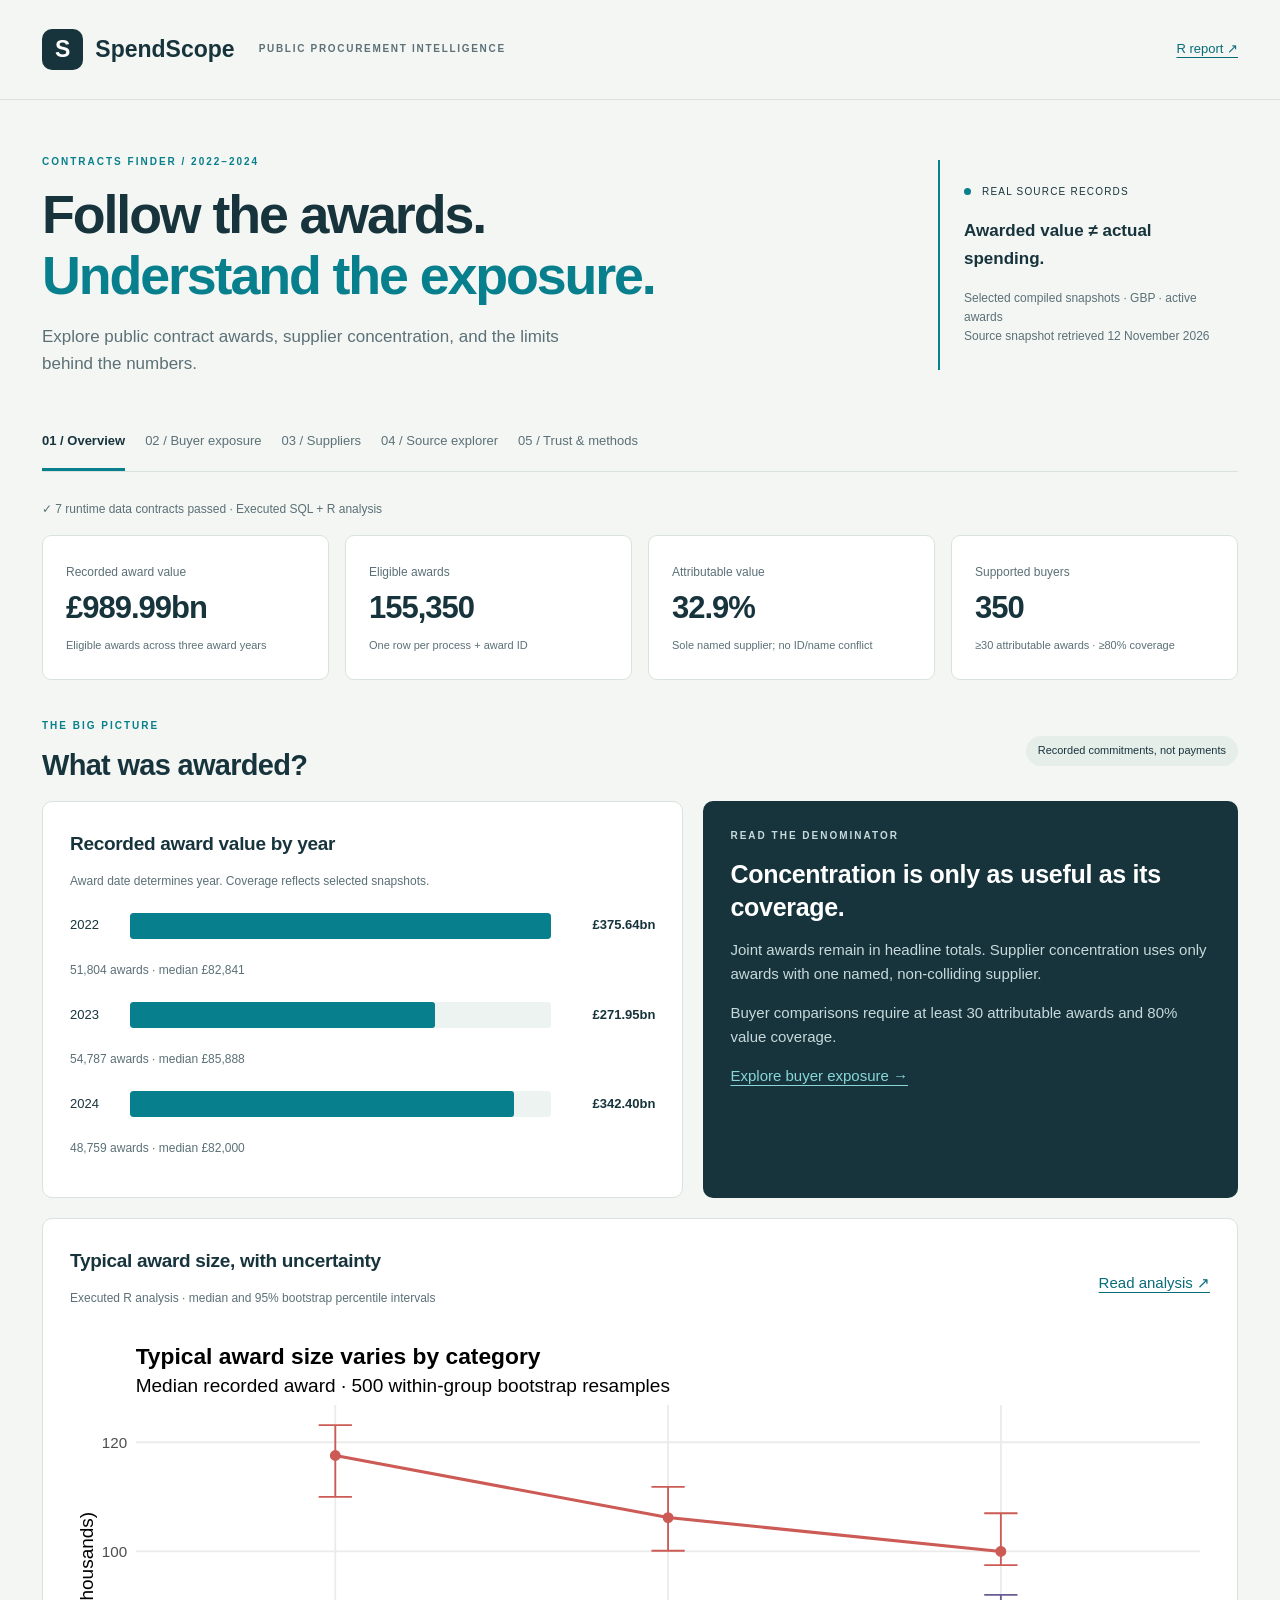
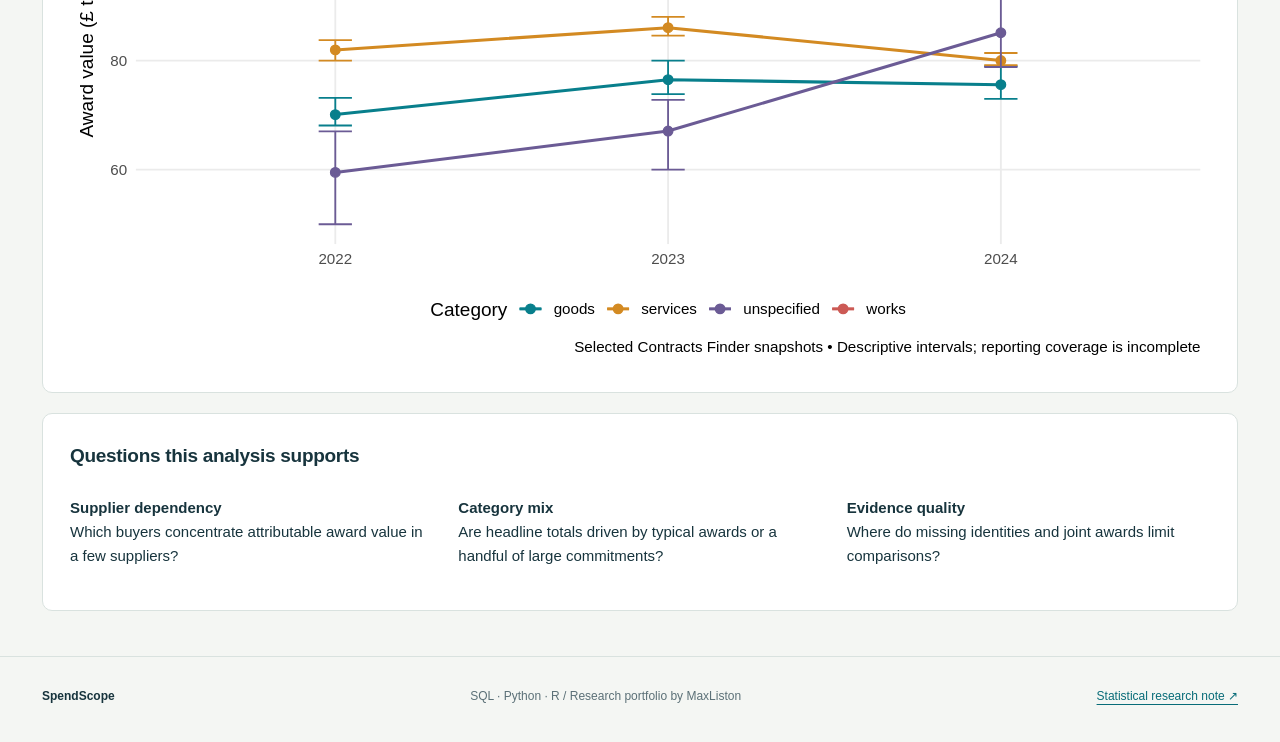
==== docs/index.html @ 3c37a5f1 "Build procurement analytics with SQL, Python and R" ====
<!doctype html>
<html lang="en">
  <head>
    <meta charset="utf-8" />
    <meta name="viewport" content="width=device-width,initial-scale=1" />
    <meta
      name="description"
      content="Real public procurement data, supplier concentration and reproducible R analysis."
    />
    <title>SpendScope — Procurement intelligence</title>
    <link rel="stylesheet" href="style.css" />
  </head>
  <body>
    <a class="skip" href="#main">Skip to analysis</a>
    <header>
      <a class="brand" href="#overview"
        ><span class="mark">S</span> SpendScope<span class="edition"
          >PUBLIC PROCUREMENT INTELLIGENCE</span
        ></a
      ><a href="research.html" class="research-link">R report ↗</a>
    </header>
    <main id="main">
      <section class="hero">
        <div>
          <p class="eyebrow">CONTRACTS FINDER / 2022–2024</p>
          <h1>Follow the awards.<br /><em>Understand the exposure.</em></h1>
          <p class="intro">
            Explore public contract awards, supplier concentration, and the
            limits behind the numbers.
          </p>
        </div>
        <aside class="scope">
          <span class="pulse"></span> REAL SOURCE RECORDS
          <p>Awarded value ≠ actual spending.</p>
          <small
            >Selected compiled snapshots · GBP · active awards<br />Source
            snapshot retrieved 12 November 2026</small
          >
        </aside>
      </section>
      <nav aria-label="Analysis sections">
        <button data-view="overview" aria-pressed="true">01 / Overview</button
        ><button data-view="buyers" aria-pressed="false">
          02 / Buyer exposure</button
        ><button data-view="suppliers" aria-pressed="false">
          03 / Suppliers</button
        ><button data-view="awards" aria-pressed="false">
          04 / Source explorer</button
        ><button data-view="methods" aria-pressed="false">
          05 / Trust & methods
        </button>
      </nav>
      <div id="status" role="status">Loading verified analysis…</div>
      <section id="overview" class="view">
        <div id="kpis" class="kpis"></div>
        <div class="section-title">
          <div>
            <p class="eyebrow">THE BIG PICTURE</p>
            <h2>What was awarded?</h2>
          </div>
          <span class="pill">Recorded commitments, not payments</span>
        </div>
        <div class="two">
          <article class="panel">
            <h3>Recorded award value by year</h3>
            <p class="muted">
              Award date determines year. Coverage reflects selected snapshots.
            </p>
            <div id="annual-chart"></div>
          </article>
          <article class="panel accent">
            <p class="eyebrow">READ THE DENOMINATOR</p>
            <h3>Concentration is only as useful as its coverage.</h3>
            <p>
              Joint awards remain in headline totals. Supplier concentration
              uses only awards with one named, non-colliding supplier.
            </p>
            <p>
              Buyer comparisons require at least 30 attributable awards and 80%
              value coverage.
            </p>
            <a href="#buyers">Explore buyer exposure →</a>
          </article>
        </div>
        <article class="panel">
          <div class="section-title">
            <div>
              <h3>Typical award size, with uncertainty</h3>
              <p class="muted">
                Executed R analysis · median and 95% bootstrap percentile
                intervals
              </p>
            </div>
            <a href="research.html">Read analysis ↗</a>
          </div>
          <img
            class="chart"
            src="category-analysis.svg"
            alt="R chart of median award values and uncertainty by category and year"
          />
        </article>
        <div class="panel">
          <h3>Questions this analysis supports</h3>
          <div class="three">
            <p>
              <strong>Supplier dependency</strong><br />Which buyers concentrate
              attributable award value in a few suppliers?
            </p>
            <p>
              <strong>Category mix</strong><br />Are headline totals driven by
              typical awards or a handful of large commitments?
            </p>
            <p>
              <strong>Evidence quality</strong><br />Where do missing identities
              and joint awards limit comparisons?
            </p>
          </div>
        </div>
      </section>
      <section id="buyers" class="view" hidden>
        <div class="section-title">
          <div>
            <p class="eyebrow">SUPPLIER DEPENDENCY</p>
            <h2>Buyer exposure</h2>
          </div>
          <button id="export-buyers" class="secondary">
            Download filtered CSV ↓
          </button>
        </div>
        <p class="explain">
          HHI is the sum of squared supplier value shares × 10,000. Higher
          values mean more concentration within the attributable subset. It is
          not a fraud score or a market-wide competition measure.
        </p>
        <div class="filters">
          <label
            >Find a buyer<input
              id="buyer-search"
              type="search"
              placeholder="Search organization…" /></label
          ><label
            >Coverage filter<select id="buyer-support">
              <option value="supported">Supported comparisons only</option>
              <option value="all">
                All buyers, including limited coverage
              </option>
            </select></label
          ><label
            >Sort by<select id="buyer-sort">
              <option value="attributed_value">Attributable value</option>
              <option value="hhi">Concentration (HHI)</option>
              <option value="top1_share">Largest supplier share</option>
            </select></label
          >
        </div>
        <p id="buyer-count" class="muted"></p>
        <div id="buyer-table" class="table-wrap"></div>
        <p class="muted">
          All years combined. Supplier names are normalized conservatively;
          name-only identities are provisional. Related corporate entities are
          not consolidated.
        </p>
      </section>
      <section id="suppliers" class="view" hidden>
        <div class="section-title">
          <div>
            <p class="eyebrow">ATTRIBUTABLE AWARDS</p>
            <h2>Supplier landscape</h2>
          </div>
          <a href="reports/supplier_summary.csv">Full supplier CSV ↓</a>
        </div>
        <p class="explain">
          Top 200 identities by sole-supplier award value. These are recorded
          award commitments—not supplier revenue. Name-only matches can merge
          unrelated organizations with identical names or split aliases.
        </p>
        <label class="search-label"
          >Find a supplier<input
            id="supplier-search"
            type="search"
            placeholder="Search supplier…"
        /></label>
        <div id="supplier-table" class="table-wrap"></div>
      </section>
      <section id="awards" class="view" hidden>
        <div class="section-title">
          <div>
            <p class="eyebrow">TRACE THE EVIDENCE</p>
            <h2>Largest recorded awards</h2>
          </div>
          <span class="pill">Top 200 eligible records</span>
        </div>
        <p class="explain">
          Large figures can include framework ceilings and multi-year contracts.
          Follow the published notice before interpreting the amount.
        </p>
        <label class="search-label"
          >Search award or buyer<input
            id="award-search"
            type="search"
            placeholder="Search titles or organizations…"
        /></label>
        <div id="award-table" class="table-wrap"></div>
      </section>
      <section id="methods" class="view" hidden>
        <p class="eyebrow">REPRODUCIBLE BY DESIGN</p>
        <h2>Trust the process. Inspect the limits.</h2>
        <div class="two">
          <article class="panel">
            <h3>Coverage & checks</h3>
            <div id="quality"></div>
          </article>
          <article class="panel">
            <h3>Analytical rules</h3>
            <ol>
              <li>Verify SHA-256 fingerprints of three pinned source files.</li>
              <li>
                Retain the latest available compiled snapshot per process across
                the selected files.
              </li>
              <li>
                Count each process + award ID once. Keep every excluded award
                with its exclusion reason.
              </li>
              <li>
                Restrict headline metrics to active, positive GBP awards dated
                2022–2024.
              </li>
              <li>
                Attribute only sole-supplier awards with a usable identity.
                Exclude registered ID/name conflicts from attribution.
              </li>
              <li>
                Run SQL conservation checks and R sensitivity analysis before
                updating output files.
              </li>
            </ol>
          </article>
        </div>
        <article class="panel">
          <h3>What this cannot establish</h3>
          <p>
            These snapshots are not a complete historical register of all UK
            procurement. Award values are not transactions; multi-award
            processes and frameworks may still represent overlapping economic
            commitments. Missingness, publication rules and revisions can change
            apparent trends. No realized savings, supplier performance,
            misconduct, or causal effects are inferred.
          </p>
          <p>
            Concentration describes a buyer's observed attributable
            portfolio—not a legally defined market. Bidder-count comparisons and
            renewal recommendations are deferred until source coverage can
            support them.
          </p>
        </article>
        <article class="panel">
          <h3>Source & downloads</h3>
          <p>
            UK Contracts Finder, compiled by the Open Contracting Partnership.
            Contains public sector information licensed under the
            <a
              href="https://www.nationalarchives.gov.uk/doc/open-government-licence/version/3/"
              >Open Government Licence v3.0</a
            >.
          </p>
          <div class="download-links">
            <a href="https://data.open-contracting.org/en/publication/128"
              >Source registry ↗</a
            ><a href="reports/annual.csv">Annual metrics</a
            ><a href="reports/buyer_concentration.csv">Buyer metrics</a
            ><a href="reports/category_sensitivity.csv">R sensitivity results</a
            ><a href="reports/quality.json">Quality report</a
            ><a href="reports/build_manifest.json">Build manifest</a>
          </div>
        </article>
      </section>
    </main>
    <footer>
      <strong>SpendScope</strong
      ><span>SQL · Python · R / Research portfolio by MaxListon</span
      ><a href="research.html">Statistical research note ↗</a>
    </footer>
    <script src="app.js"></script>
  </body>
</html>
---- docs/style.css ----
:root {
  --ink: #17343d;
  --muted: #5b7077;
  --teal: #087f8c;
  --paper: #f4f6f3;
  --line: #d9e2df;
  --gold: #b67b27;
}
* {
  box-sizing: border-box;
}
body {
  margin: 0;
  background: var(--paper);
  color: var(--ink);
  font:
    15px/1.6 -apple-system,
    BlinkMacSystemFont,
    "Segoe UI",
    sans-serif;
}
a {
  color: #086c78;
  text-underline-offset: 4px;
}
button,
input,
select {
  font: inherit;
}
button,
a,
input,
select {
  touch-action: manipulation;
}
:focus-visible {
  outline: 3px solid #cf922b;
  outline-offset: 4px;
}
header,
main,
footer {
  max-width: 1280px;
  margin: auto;
  padding: 0 42px;
}
header {
  display: flex;
  align-items: center;
  justify-content: space-between;
  height: 100px;
  border-bottom: 1px solid var(--line);
}
.brand {
  display: flex;
  gap: 12px;
  align-items: center;
  font-size: 23px;
  font-weight: 750;
  text-decoration: none;
  color: var(--ink);
}
.mark {
  background: var(--ink);
  color: white;
  padding: 2px 13px;
  border-radius: 10px;
}
.edition {
  font-size: 10px;
  letter-spacing: 1.7px;
  margin-left: 12px;
  color: var(--muted);
}
.research-link {
  font-size: 13px;
}
.hero {
  display: flex;
  justify-content: space-between;
  gap: 40px;
  padding: 54px 0 38px;
  align-items: center;
}
.eyebrow {
  font-size: 10px;
  font-weight: 750;
  letter-spacing: 2px;
  color: var(--teal);
  margin: 0 0 14px;
}
h1 {
  font-size: clamp(35px, 4.2vw, 59px);
  line-height: 1.13;
  letter-spacing: -2.1px;
  margin: 0;
  font-weight: 650;
}
h1 em {
  font-style: normal;
  color: var(--teal);
}
.intro {
  max-width: 560px;
  color: var(--muted);
  font-size: 17px;
  margin-bottom: 0;
}
.scope {
  max-width: 300px;
  font-size: 10px;
  letter-spacing: 1.2px;
  padding: 24px;
  border-left: 2px solid var(--teal);
}
.scope p {
  font-size: 17px;
  font-weight: 650;
  letter-spacing: 0;
}
.scope small {
  color: var(--muted);
  letter-spacing: 0;
  font-size: 12px;
}
.pulse {
  display: inline-block;
  width: 7px;
  height: 7px;
  background: var(--teal);
  border-radius: 50%;
  margin-right: 7px;
}
nav {
  display: flex;
  border-bottom: 1px solid var(--line);
  gap: 20px;
  overflow: auto;
  margin-bottom: 28px;
}
nav button {
  white-space: nowrap;
  border: 0;
  background: none;
  color: var(--muted);
  padding: 16px 0;
  cursor: pointer;
  border-bottom: 3px solid transparent;
  font-size: 13px;
}
nav button[aria-pressed="true"] {
  border-bottom-color: var(--teal);
  color: var(--ink);
  font-weight: 750;
}
#status {
  font-size: 12px;
  color: var(--muted);
}
.kpis {
  display: grid;
  grid-template-columns: repeat(4, 1fr);
  gap: 16px;
  margin: 16px 0 38px;
}
.kpi {
  background: white;
  border: 1px solid var(--line);
  border-radius: 9px;
  padding: 23px;
}
.kpi span {
  color: var(--muted);
  font-size: 12px;
}
.kpi strong {
  display: block;
  font-size: 31px;
  font-weight: 650;
  letter-spacing: -1px;
}
.kpi small {
  font-size: 11px;
  color: var(--muted);
}
.section-title {
  display: flex;
  justify-content: space-between;
  align-items: center;
  gap: 20px;
  margin: 30px 0 18px;
}
h2 {
  font-size: 29px;
  line-height: 1.2;
  letter-spacing: -0.7px;
  margin: 0;
}
h3 {
  font-size: 19px;
  letter-spacing: -0.3px;
  margin: 0 0 10px;
}
.pill {
  background: #e6eeea;
  border-radius: 30px;
  padding: 6px 12px;
  font-size: 11px;
  white-space: nowrap;
}
.two {
  display: grid;
  grid-template-columns: 1.2fr 1fr;
  gap: 20px;
}
.three {
  display: grid;
  grid-template-columns: repeat(3, 1fr);
  gap: 25px;
}
.panel {
  background: white;
  border: 1px solid var(--line);
  border-radius: 10px;
  padding: 27px;
  margin-bottom: 20px;
}
.panel .section-title {
  margin-top: 0;
}
.accent {
  background: var(--ink);
  color: white;
  border: 0;
}
.accent p {
  color: #c7d9db;
}
.accent a {
  color: #88d6d8;
}
.accent h3 {
  font-size: 25px;
  line-height: 1.3;
}
.muted {
  color: var(--muted);
  font-size: 12px;
}
.bar-row {
  display: grid;
  grid-template-columns: 46px 1fr 90px;
  gap: 14px;
  align-items: center;
  margin: 22px 0;
  font-size: 13px;
}
.bar-track {
  height: 26px;
  background: #edf3f1;
  border-radius: 3px;
  overflow: hidden;
}
.bar {
  height: 100%;
  background: var(--teal);
  border-radius: 3px;
}
.bar-row strong {
  text-align: right;
}
.chart {
  width: 100%;
  display: block;
}
.explain {
  max-width: 870px;
  color: var(--muted);
}
.filters {
  display: flex;
  gap: 18px;
  align-items: end;
  margin: 26px 0;
}
label {
  display: flex;
  flex-direction: column;
  gap: 7px;
  font-size: 12px;
  font-weight: 650;
}
input,
select {
  border: 1px solid #b9cbc7;
  background: white;
  border-radius: 6px;
  padding: 11px 13px;
  color: var(--ink);
  min-width: 240px;
  max-width: 100%;
}
.search-label {
  max-width: 400px;
  margin: 22px 0;
}
.secondary {
  border: 1px solid #afc9c6;
  background: white;
  border-radius: 6px;
  padding: 9px 14px;
  cursor: pointer;
  font-size: 12px;
}
.table-wrap {
  overflow: auto;
  border: 1px solid var(--line);
  background: white;
  border-radius: 9px;
  max-height: 680px;
}
table {
  width: 100%;
  border-collapse: collapse;
  font-size: 12px;
}
th {
  position: sticky;
  top: 0;
  background: #eaf0ed;
  text-align: left;
  white-space: nowrap;
  font-size: 10px;
  letter-spacing: 0.7px;
  text-transform: uppercase;
}
td,
th {
  padding: 14px 17px;
  border-bottom: 1px solid #e6ece9;
}
td:first-child {
  min-width: 200px;
  max-width: 340px;
}
td.num {
  text-align: right;
  font-variant-numeric: tabular-nums;
  white-space: nowrap;
}
tbody tr:hover {
  background: #f2f7f5;
}
.tag {
  display: inline-block;
  padding: 3px 7px;
  background: #e8f3ed;
  color: #28684a;
  border-radius: 4px;
  font-size: 10px;
  white-space: nowrap;
}
.tag.warn {
  background: #fff0d7;
  color: #8c5a0b;
}
.download-links {
  display: flex;
  flex-wrap: wrap;
  gap: 18px;
}
ol {
  padding-left: 20px;
}
li {
  padding-bottom: 8px;
}
footer {
  display: flex;
  justify-content: space-between;
  gap: 20px;
  border-top: 1px solid var(--line);
  padding-top: 30px;
  padding-bottom: 35px;
  margin-top: 45px;
  font-size: 12px;
  color: var(--muted);
}
footer strong {
  color: var(--ink);
}
.skip {
  position: absolute;
  left: 20px;
  top: -100px;
  background: white;
  padding: 10px;
}
.skip:focus {
  top: 10px;
}
[hidden] {
  display: none !important;
}
@media (max-width: 850px) {
  header,
  main,
  footer {
    padding-left: 22px;
    padding-right: 22px;
  }
  .edition {
    display: none;
  }
  .hero {
    gap: 20px;
  }
  .scope {
    max-width: 240px;
  }
  .kpis {
    grid-template-columns: repeat(2, 1fr);
  }
  .two {
    grid-template-columns: 1fr;
  }
  .filters {
    flex-wrap: wrap;
  }
  .three {
    grid-template-columns: 1fr;
    gap: 0;
  }
}
@media (max-width: 550px) {
  header {
    height: 80px;
  }
  .research-link {
    font-size: 11px;
  }
  .hero {
    display: block;
    padding-top: 35px;
  }
  .scope {
    max-width: none;
    margin-top: 25px;
    padding: 12px 18px;
  }
  .scope p {
    margin: 7px 0;
  }
  .section-title {
    align-items: start;
    flex-direction: column;
  }
  .kpi {
    padding: 17px;
  }
  .kpi strong {
    font-size: 26px;
  }
  .panel {
    padding: 20px;
  }
  .filters {
    display: grid;
  }
  input,
  select {
    min-width: 0;
    width: 100%;
  }
  footer {
    flex-direction: column;
    gap: 10px;
  }
  h1 {
    letter-spacing: -1px;
  }
  nav {
    gap: 20px;
  }
  .pill {
    white-space: normal;
  }
}

body[data-view]:not([data-view="overview"]) .hero {
  display: none;
}
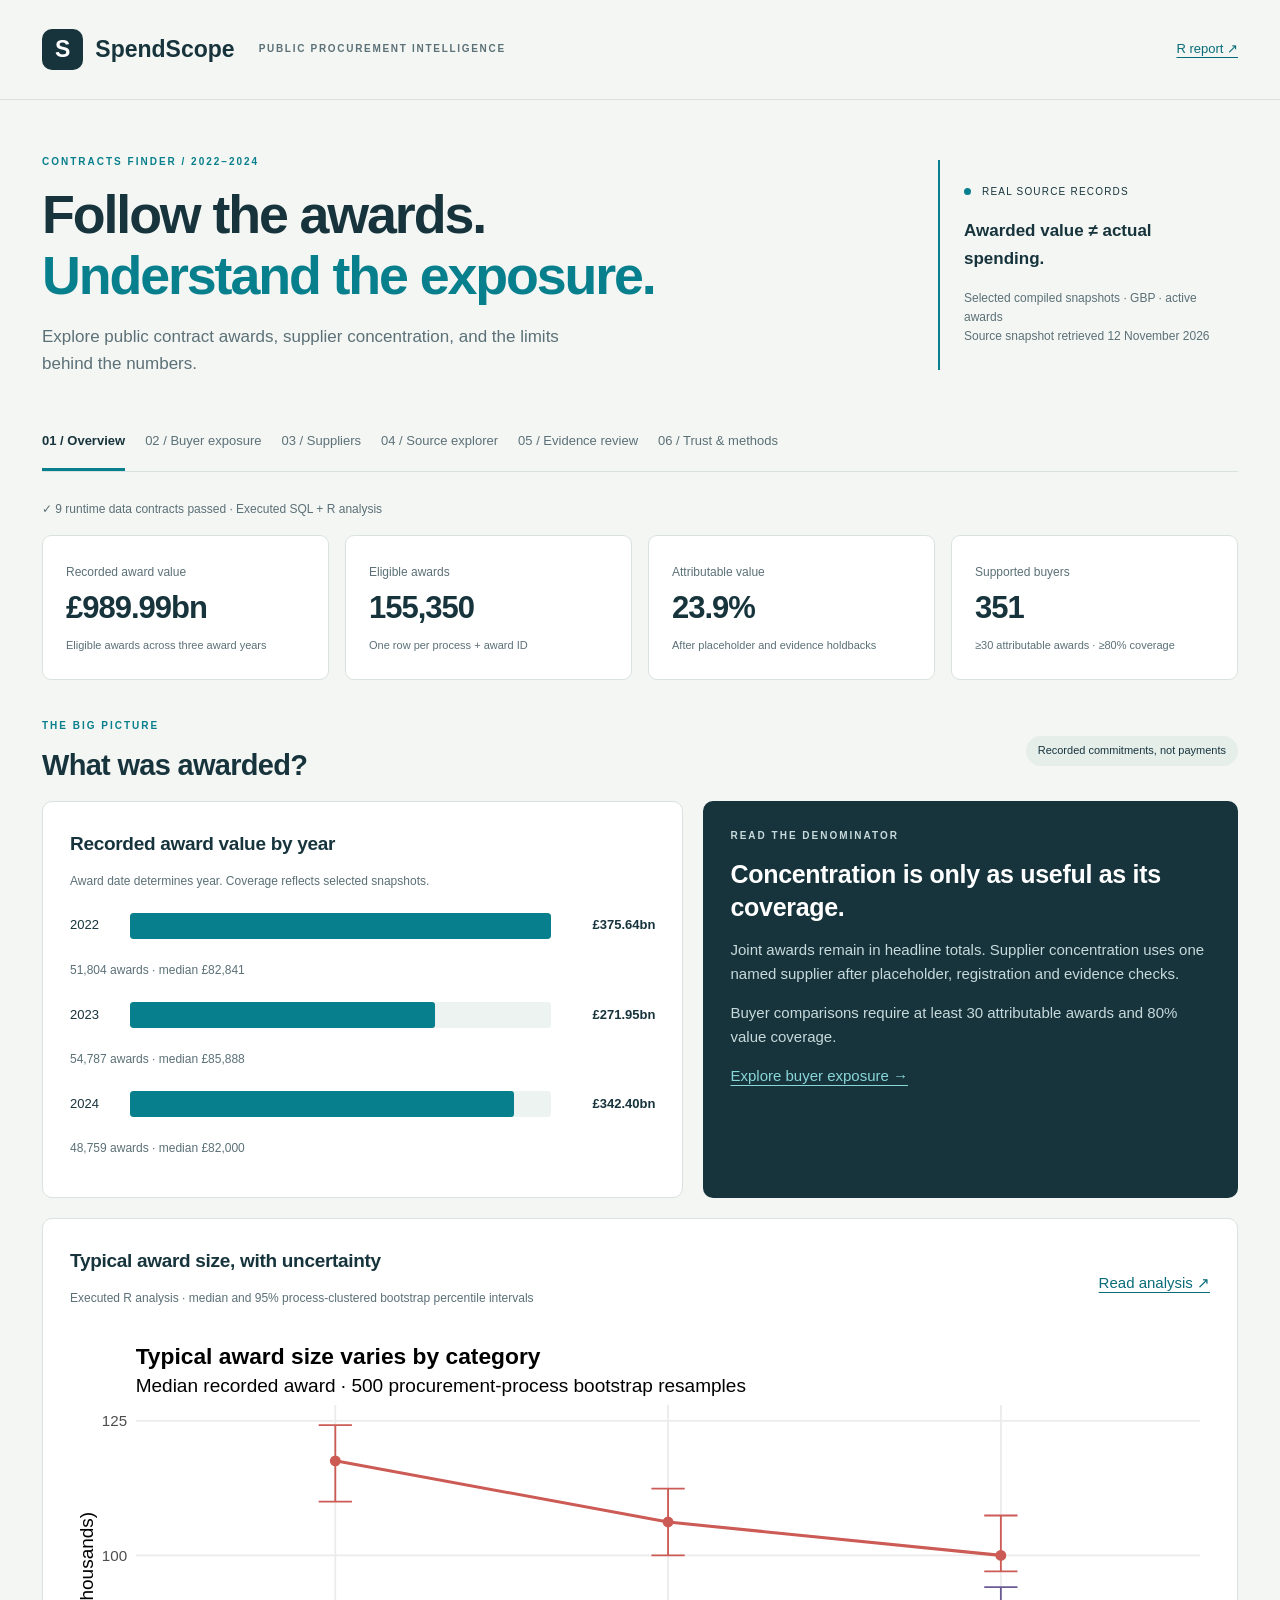
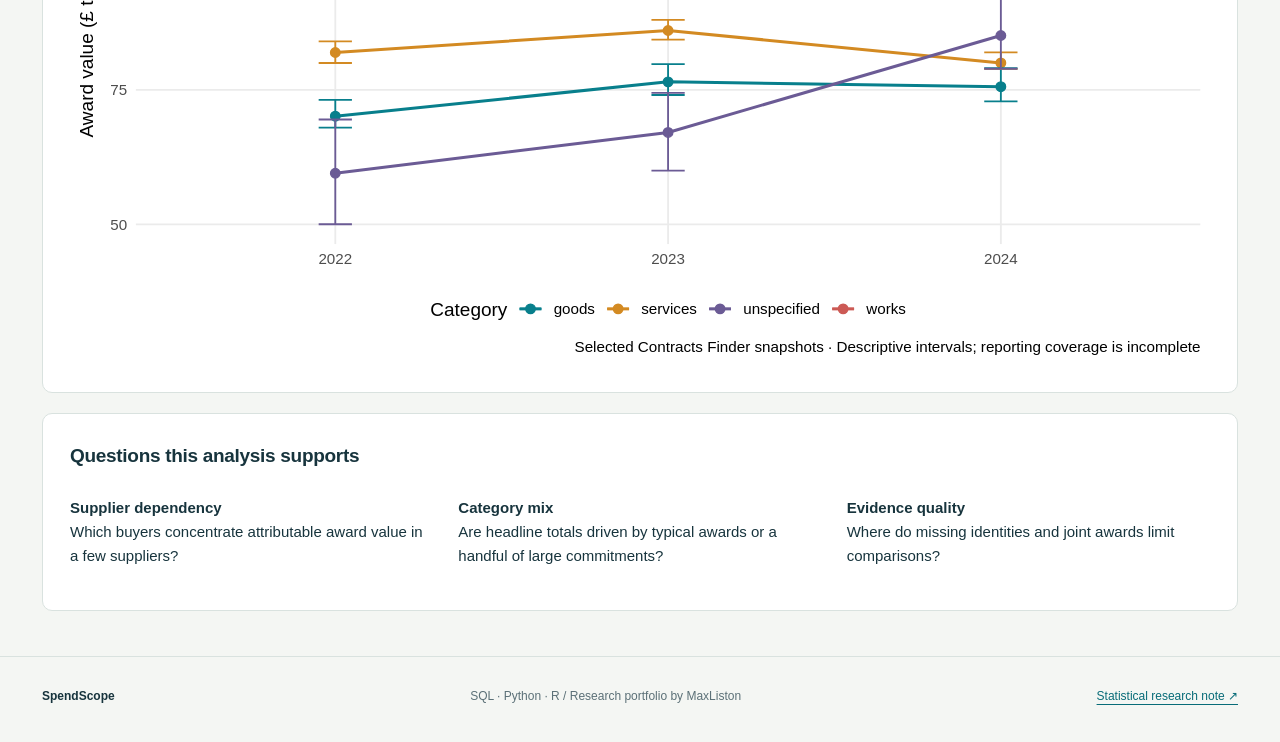
==== commit e49027ca: "Validate procurement evidence and model process dependence" ====
--- a/docs/index.html
+++ b/docs/index.html
@@ -46,8 +46,11 @@
           03 / Suppliers</button
         ><button data-view="awards" aria-pressed="false">
           04 / Source explorer</button
-        ><button data-view="methods" aria-pressed="false">
-          05 / Trust & methods
+        ><button data-view="validation" aria-pressed="false">
+          05 / Evidence review
+        </button>
+        <button data-view="methods" aria-pressed="false">
+          06 / Trust & methods
         </button>
       </nav>
       <div id="status" role="status">Loading verified analysis…</div>
@@ -73,7 +76,8 @@
             <h3>Concentration is only as useful as its coverage.</h3>
             <p>
               Joint awards remain in headline totals. Supplier concentration
-              uses only awards with one named, non-colliding supplier.
+              uses one named supplier after placeholder, registration and
+              evidence checks.
             </p>
             <p>
               Buyer comparisons require at least 30 attributable awards and 80%
@@ -87,8 +91,8 @@
             <div>
               <h3>Typical award size, with uncertainty</h3>
               <p class="muted">
-                Executed R analysis · median and 95% bootstrap percentile
-                intervals
+                Executed R analysis · median and 95% process-clustered bootstrap
+                percentile intervals
               </p>
             </div>
             <a href="research.html">Read analysis ↗</a>
@@ -146,6 +150,15 @@
               </option>
             </select></label
           ><label
+            >Identity evidence<select id="buyer-evidence">
+              <option value="all">
+                Include provisional name-only identities
+              </option>
+              <option value="registered">
+                ≥50% registration evidence and ≥10 awards
+              </option>
+            </select></label
+          ><label
             >Sort by<select id="buyer-sort">
               <option value="attributed_value">Attributable value</option>
               <option value="hhi">Concentration (HHI)</option>
@@ -202,6 +215,74 @@
         /></label>
         <div id="award-table" class="table-wrap"></div>
       </section>
+      <section id="validation" class="view" hidden>
+        <div class="section-title">
+          <div>
+            <p class="eyebrow">EVIDENCE, NOT ASSUMPTIONS</p>
+            <h2>What survived review?</h2>
+          </div>
+          <a href="reports/notice_checks.json">Download evidence register ↓</a>
+        </div>
+        <p class="explain">
+          Targeted review of the 20 largest award records and five company
+          registrations. This is a documented case review—not a random sample,
+          an independent audit, or an estimate of population matching accuracy.
+        </p>
+        <div id="review-kpis" class="kpis"></div>
+        <div class="two">
+          <article class="panel accent">
+            <p class="eyebrow">A REAL DATA QUALITY FINDING</p>
+            <h3>An attachment instruction is not a supplier.</h3>
+            <p>
+              Several source records name an attachment list or “Various” as the
+              supplier. Those placeholders now remain in award totals but are
+              excluded from supplier shares. Invalid registration formats are
+              held back as well.
+            </p>
+          </article>
+          <article class="panel">
+            <h3>Exact approvals. Visible uncertainty.</h3>
+            <p>
+              Five Companies House records support selected exact legal names
+              and transparent Ltd/ Limited variants. Unclear abbreviations and
+              typos remain unresolved. A different subsidiary or a location is
+              not automatically merged.
+            </p>
+            <a href="reports/identity_decisions.csv"
+              >Inspect every identity decision →</a
+            >
+          </article>
+        </div>
+        <article class="panel">
+          <h3>Largest-record notice checks</h3>
+          <p class="muted">
+            Live notice pages can differ from historical snapshots. Amounts are
+            never silently overwritten. “Unresolved” records are held back from
+            supplier attribution; unavailable pages support no validation claim.
+          </p>
+          <div id="notice-review-table" class="table-wrap"></div>
+        </article>
+        <article class="panel">
+          <h3>How much do comparison thresholds matter?</h3>
+          <p class="muted">
+            Supported buyer identities under alternate minimum award counts and
+            attributable-value coverage. Screens aid comparison; they do not
+            establish complete reporting.
+          </p>
+          <div id="threshold-table" class="table-wrap"></div>
+        </article>
+        <article class="panel">
+          <h3>Keep related awards together</h3>
+          <p>
+            The R analysis now resamples complete procurement processes within
+            each category-year or buyer. It preserves within-process dependence
+            and publishes independent-award intervals for comparison. Dependence
+            between different processes and missing reporting remain unresolved.
+          </p>
+          <a href="research.html">Read the executed R analysis →</a>
+          <a href="case-studies.html">Read three business case studies →</a>
+        </article>
+      </section>
       <section id="methods" class="view" hidden>
         <p class="eyebrow">REPRODUCIBLE BY DESIGN</p>
         <h2>Trust the process. Inspect the limits.</h2>
@@ -227,8 +308,10 @@
                 2022–2024.
               </li>
               <li>
-                Attribute only sole-supplier awards with a usable identity.
-                Exclude registered ID/name conflicts from attribution.
+                Attribute only sole-supplier awards with a usable identity. Hold
+                back unresolved conflicts, placeholder suppliers and flagged
+                notice discrepancies. Apply only exact, documented
+                registration/name approvals.
               </li>
               <li>
                 Run SQL conservation checks and R sensitivity analysis before
@@ -265,6 +348,7 @@
             >.
           </p>
           <div class="download-links">
+            <a href="case-studies.html">Business case studies</a>
             <a href="https://data.open-contracting.org/en/publication/128"
               >Source registry ↗</a
             ><a href="reports/annual.csv">Annual metrics</a
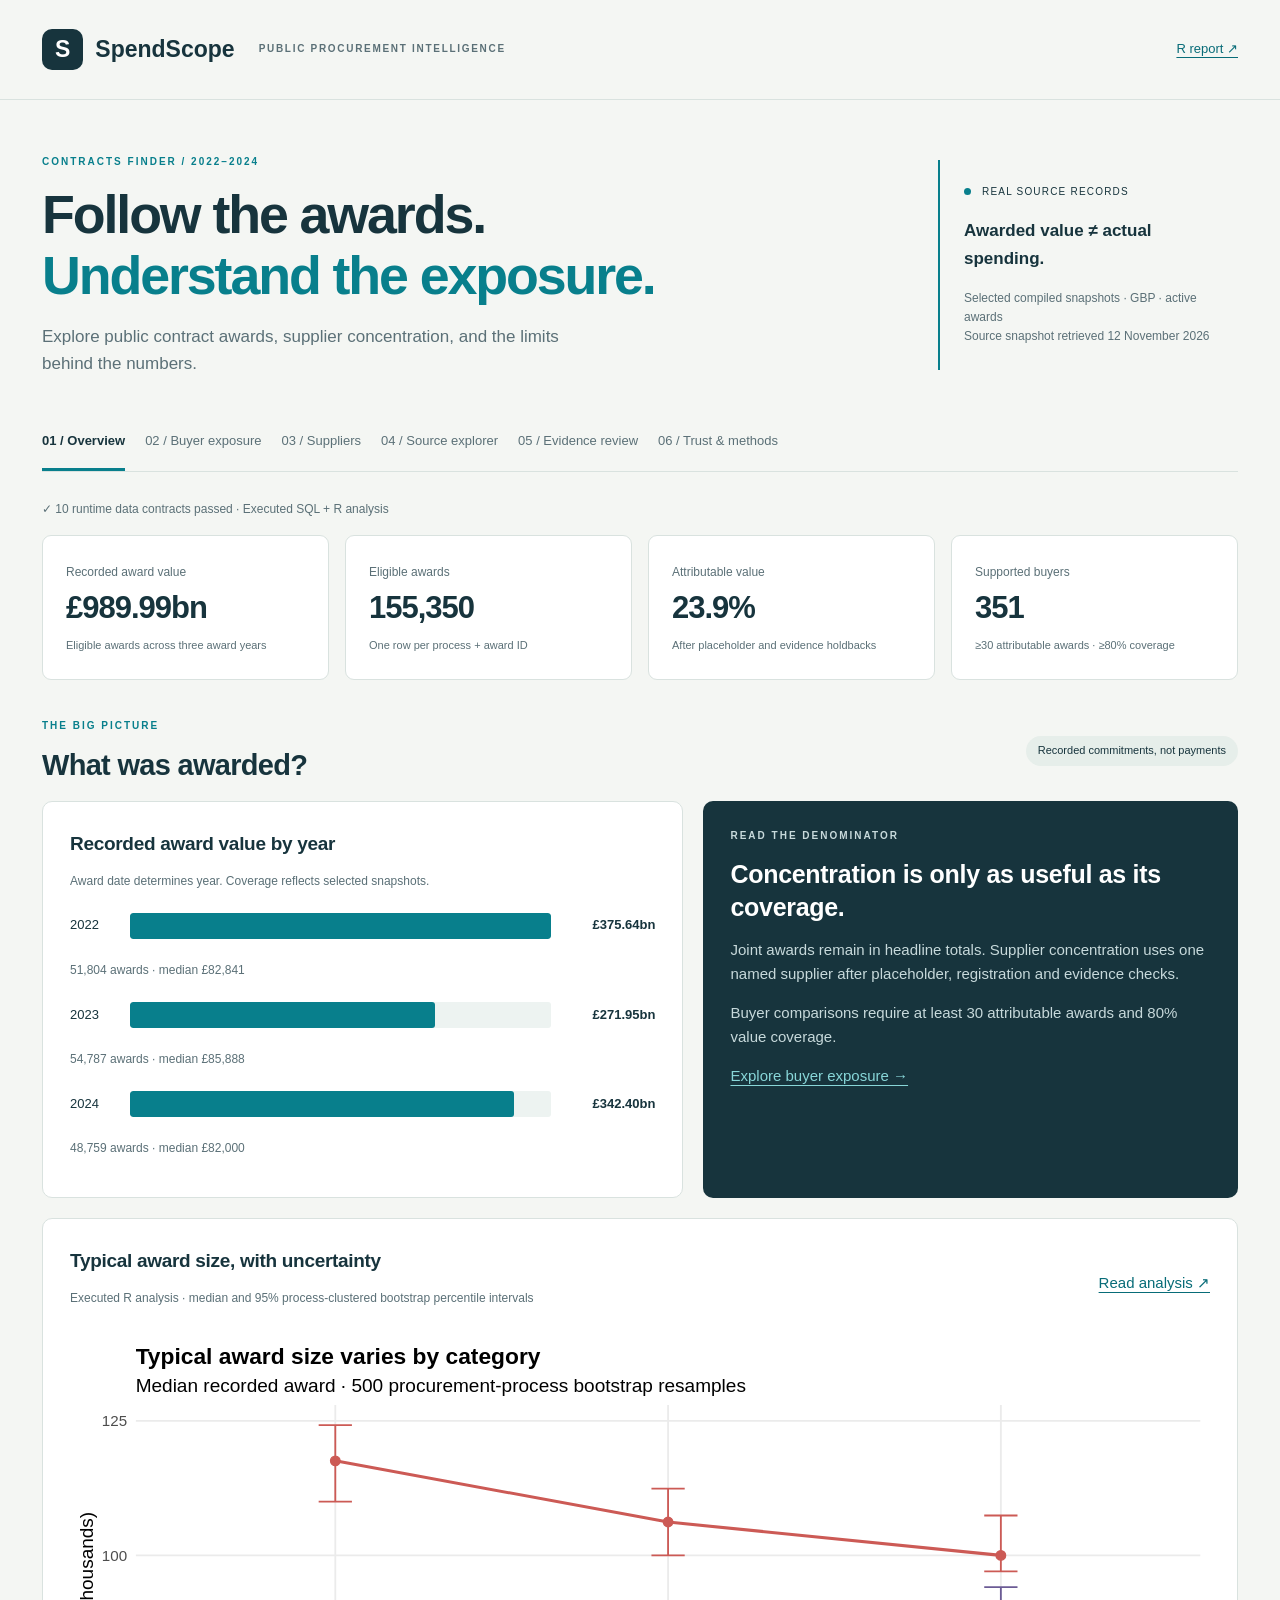
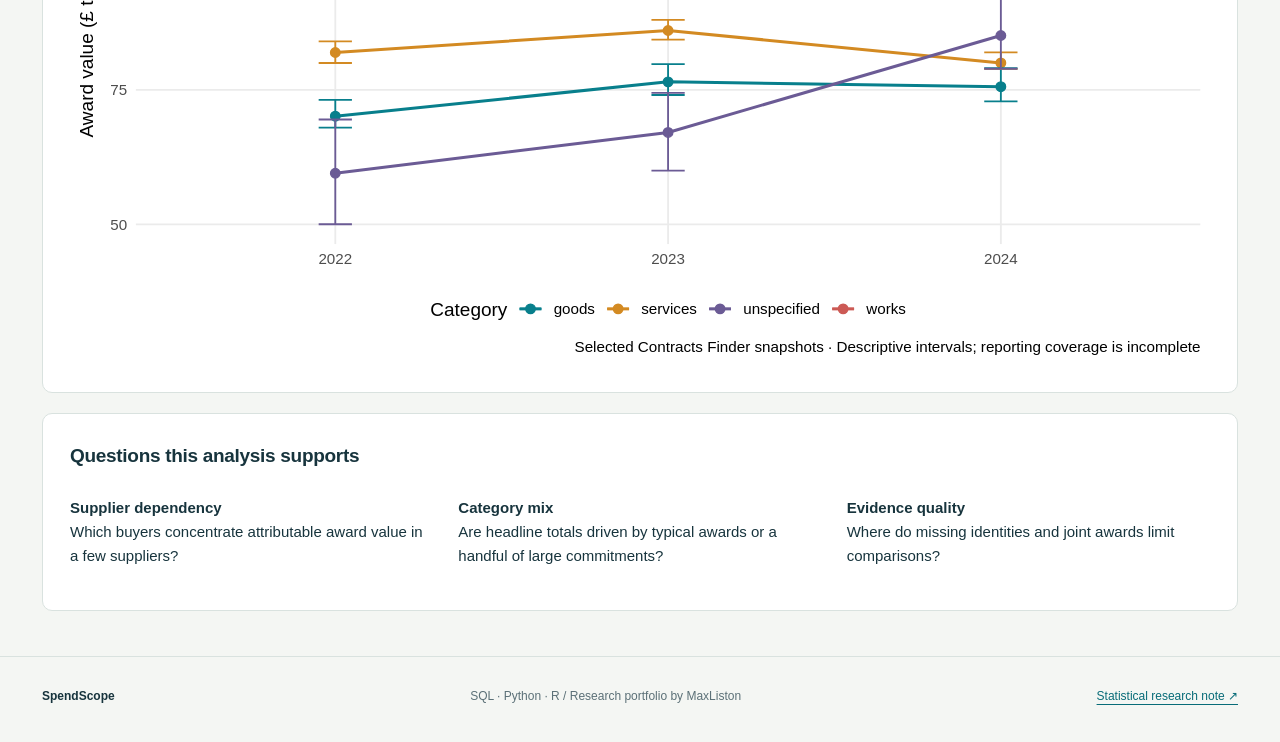
==== commit 3bac0b4d: "Add reproducible registry validation and cross-process sensitivity" ====
--- a/docs/index.html
+++ b/docs/index.html
@@ -228,6 +228,23 @@
           registrations. This is a documented case review—not a random sample,
           an independent audit, or an estimate of population matching accuracy.
         </p>
+        <article class="panel">
+          <p class="eyebrow">REPRODUCIBLE RANDOM SAMPLE</p>
+          <h3>Does a published registration agree with its supplier name?</h3>
+          <div id="random-audit-summary"></div>
+          <p class="muted">
+            A frozen sample of previously unreviewed GB-COH identities. This
+            checks registry-name consistency, not true-entity precision/recall.
+            Name-only identities are outside the sampling frame. Missing
+            evidence stays in the denominator.
+          </p>
+          <div id="random-audit-table" class="table-wrap"></div>
+          <p>
+            <a href="reports/registry_audit.json"
+              >Full sample, selection seed and evidence ↓</a
+            >
+          </p>
+        </article>
         <div id="review-kpis" class="kpis"></div>
         <div class="two">
           <article class="panel accent">
@@ -277,8 +294,10 @@
             The R analysis now resamples complete procurement processes within
             each category-year or buyer. It preserves within-process dependence
             and publishes independent-award intervals for comparison. Dependence
-            between different processes and missing reporting remain unresolved.
-          </p>
+            between processes is explored with buyer-wide and calendar-quarter
+            resampling; unknown links and missing reporting remain unresolved.
+          </p>
+          <div id="linkage-summary" class="muted"></div>
           <a href="research.html">Read the executed R analysis →</a>
           <a href="case-studies.html">Read three business case studies →</a>
         </article>
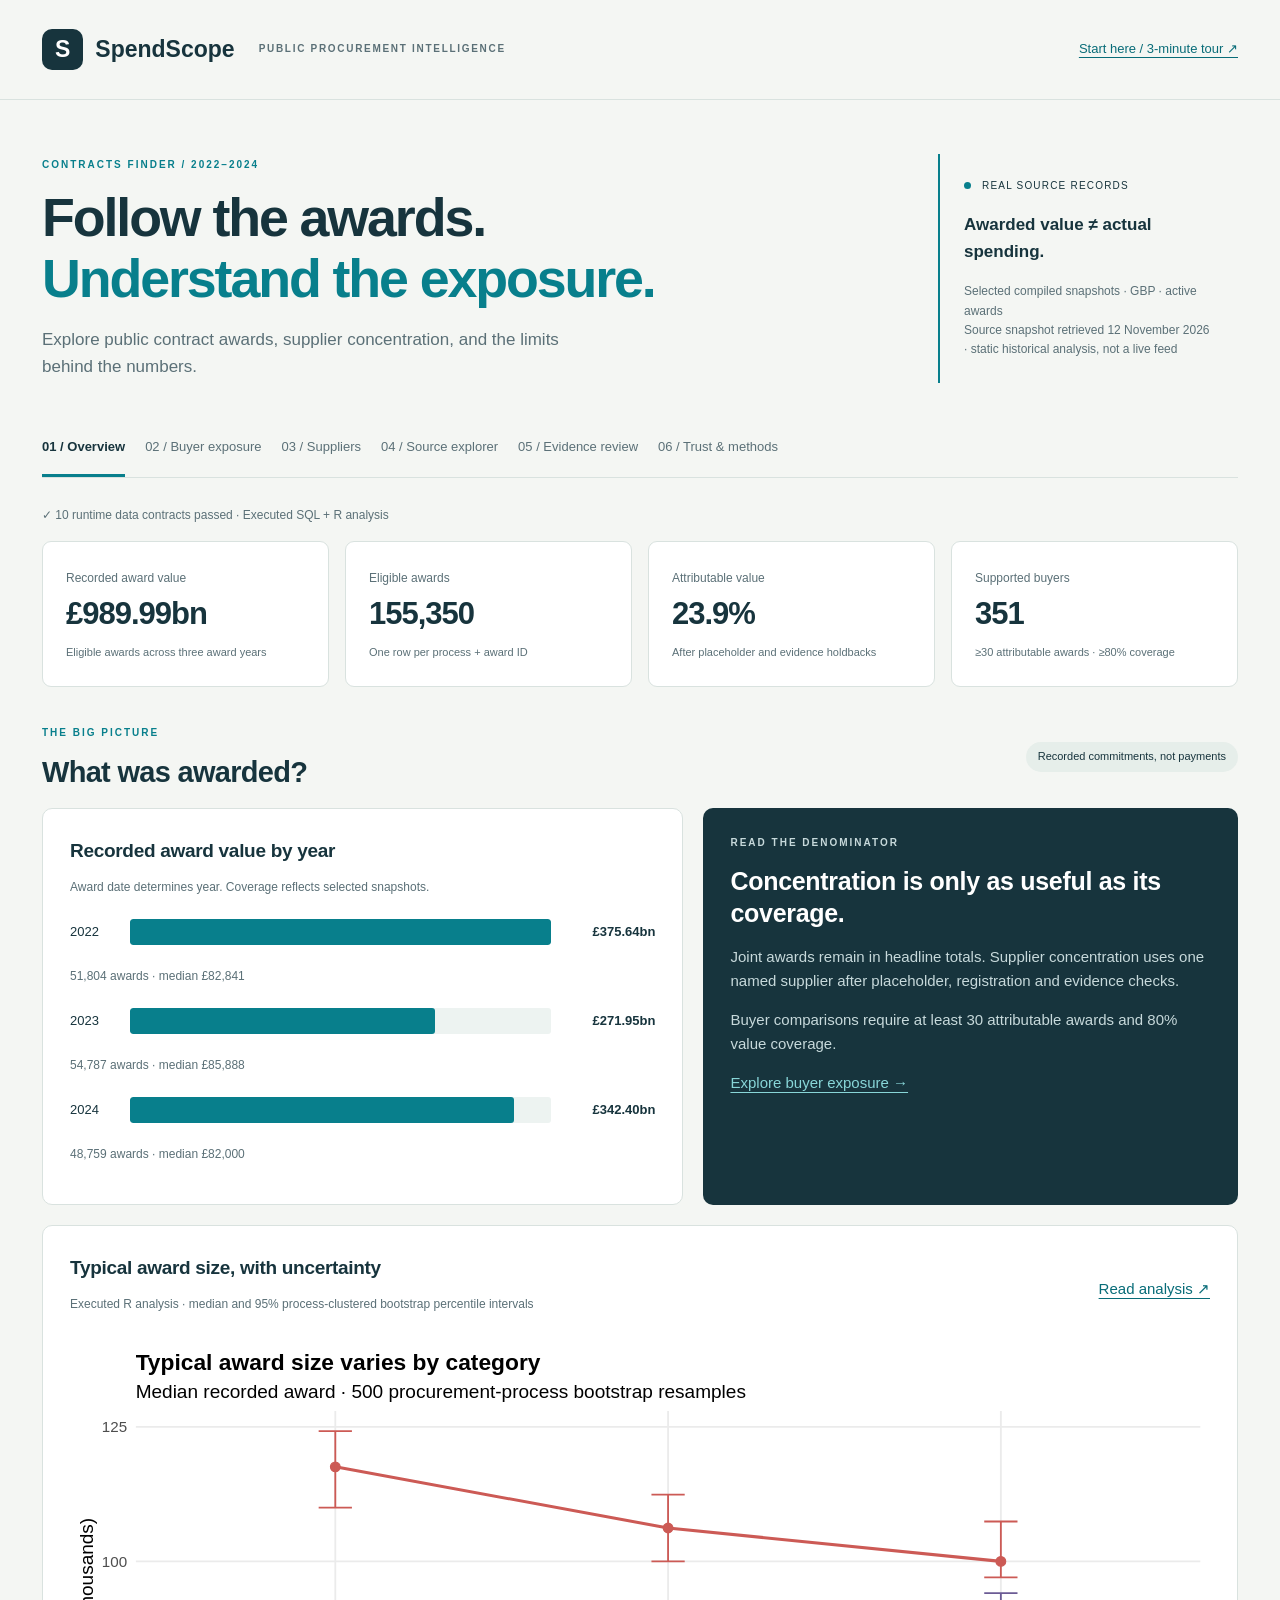
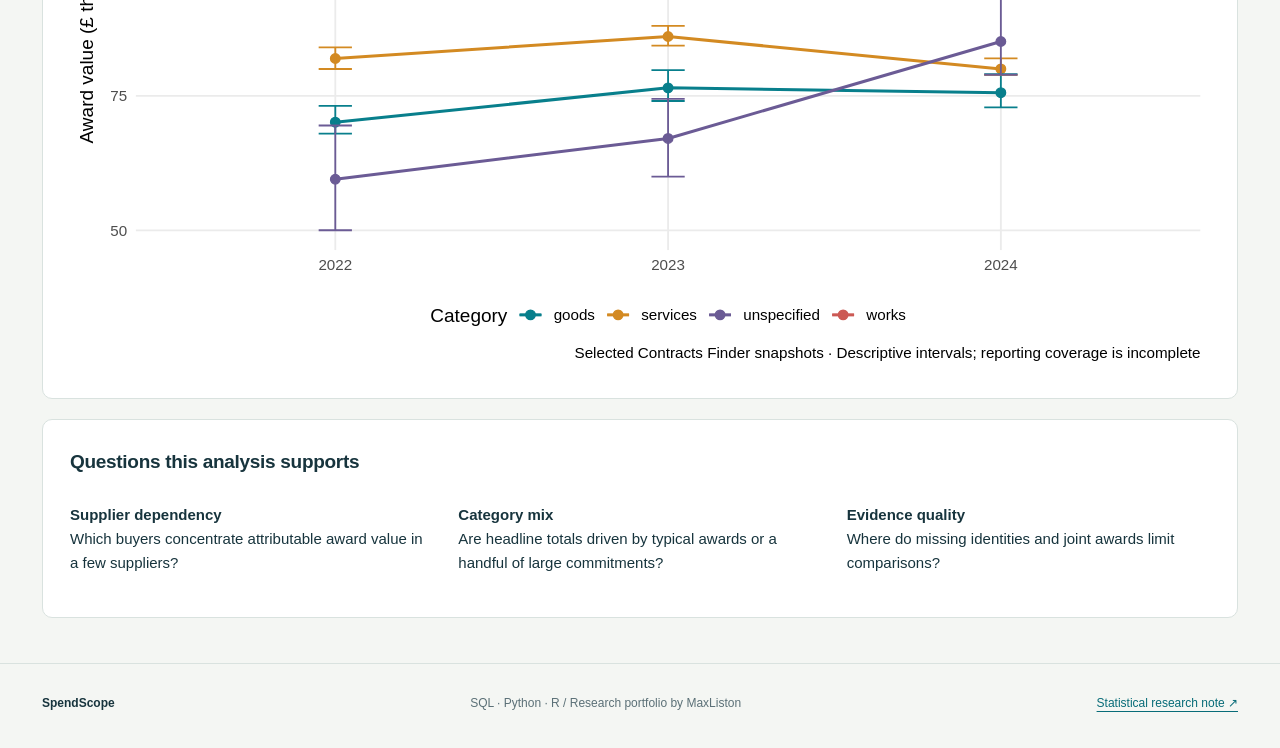
==== commit 64604bc4: "Expand registry evidence and add procurement decision workflow" ====
--- a/docs/index.html
+++ b/docs/index.html
@@ -17,7 +17,7 @@
         ><span class="mark">S</span> SpendScope<span class="edition"
           >PUBLIC PROCUREMENT INTELLIGENCE</span
         ></a
-      ><a href="research.html" class="research-link">R report ↗</a>
+      ><a href="walkthrough.html" class="research-link">Start here / 3-minute tour ↗</a>
     </header>
     <main id="main">
       <section class="hero">
@@ -34,7 +34,7 @@
           <p>Awarded value ≠ actual spending.</p>
           <small
             >Selected compiled snapshots · GBP · active awards<br />Source
-            snapshot retrieved 12 November 2026</small
+            snapshot retrieved 12 November 2026 · static historical analysis, not a live feed</small
           >
         </aside>
       </section>
@@ -245,6 +245,16 @@
             >
           </p>
         </article>
+        <article class="panel">
+          <p class="eyebrow">EXPANDED SAMPLE / AUTOMATED SCREEN</p>
+          <h3>200 identities selected. Evidence types kept separate.</h3>
+          <p id="expanded-screen-summary"></p>
+          <details><summary>Inspect cases requiring follow-up</summary>
+            <div id="expanded-screen-table" class="table-wrap"></div>
+          </details>
+          <p><a href="reports/registry_screen.json">All 160 additional observations ↓</a> ·
+          <a href="reports/registry_review_queue.csv">Download follow-up queue ↓</a></p>
+        </article>
         <div id="review-kpis" class="kpis"></div>
         <div class="two">
           <article class="panel accent">
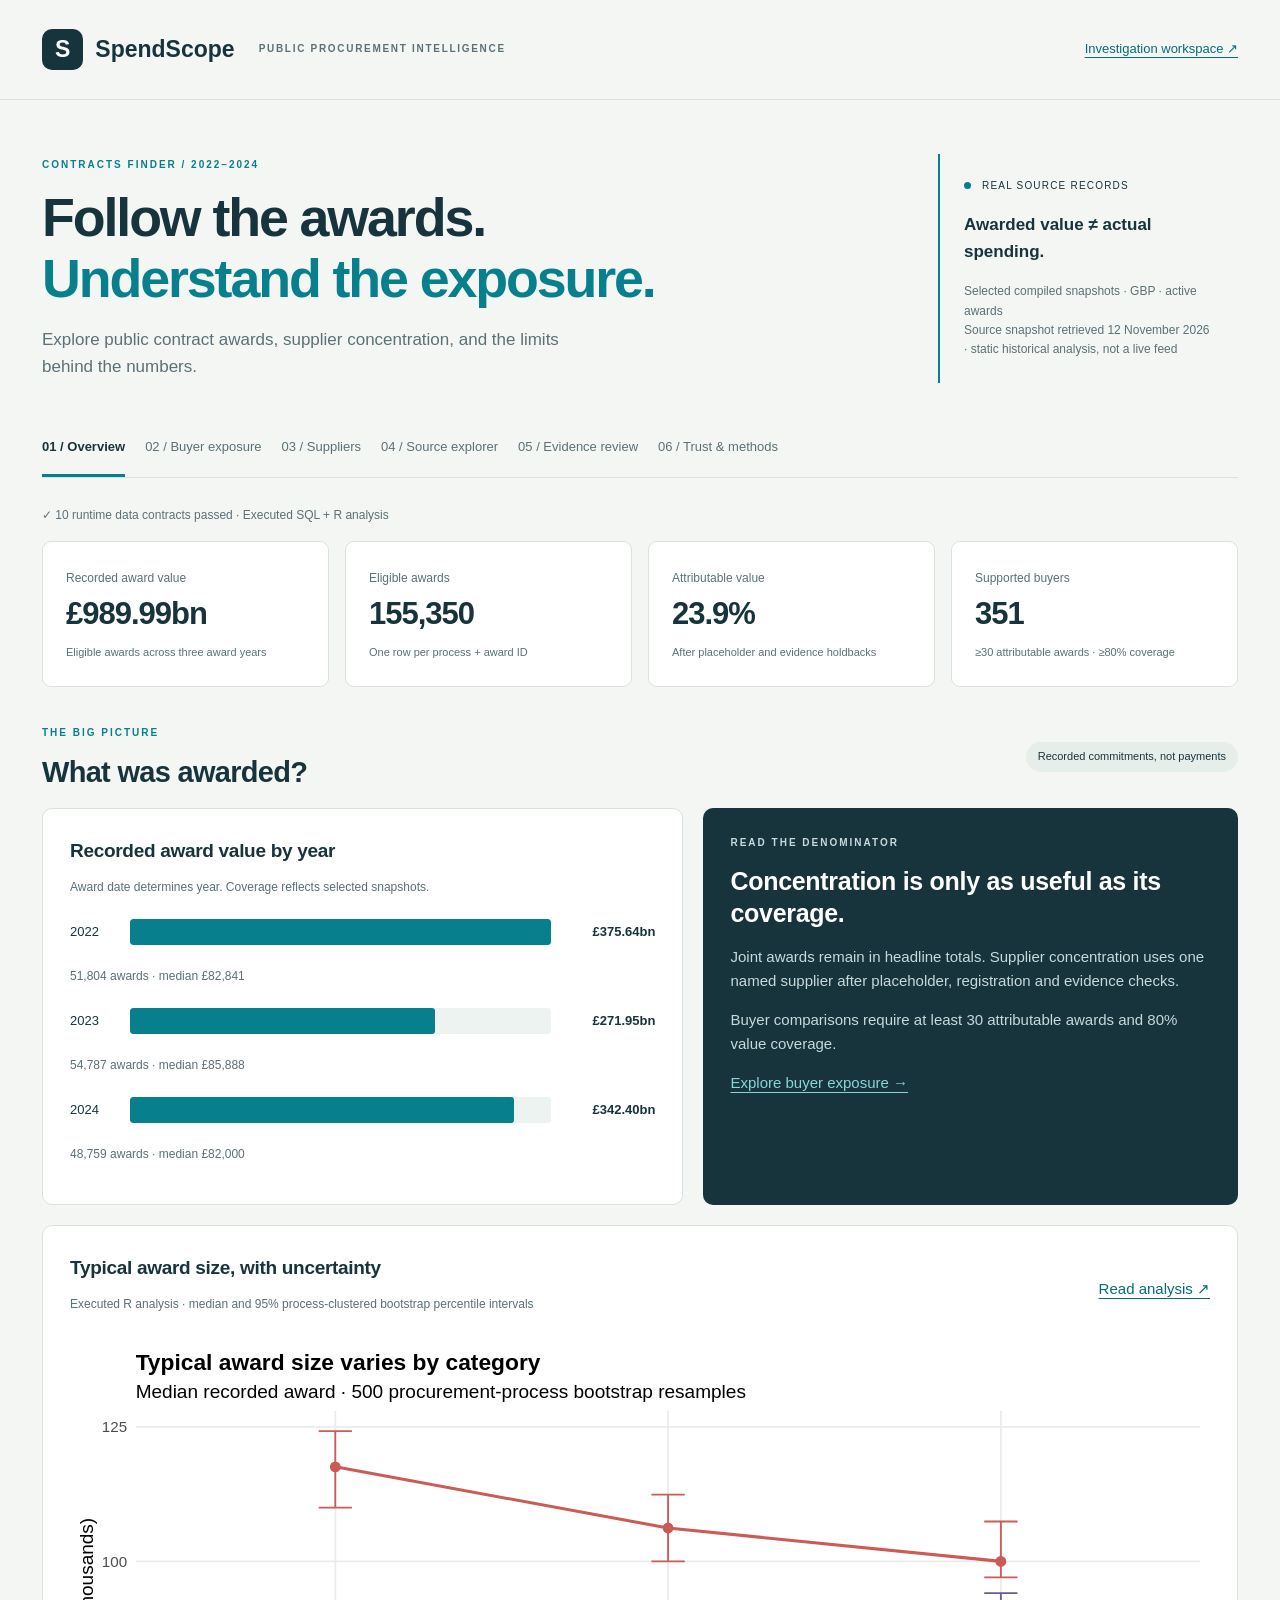
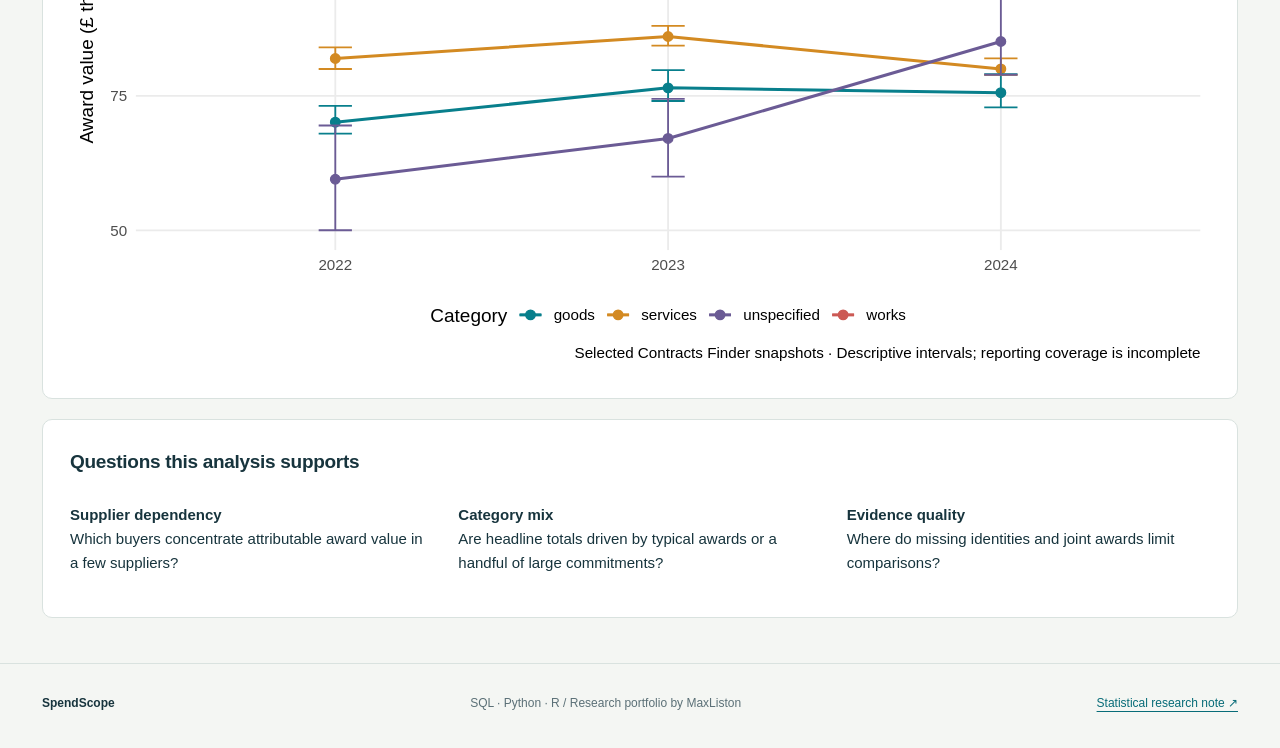
==== commit 2ec14461: "Add exact-buyer investigation workspace and evidence review workflow" ====
--- a/docs/index.html
+++ b/docs/index.html
@@ -17,7 +17,9 @@
         ><span class="mark">S</span> SpendScope<span class="edition"
           >PUBLIC PROCUREMENT INTELLIGENCE</span
         ></a
-      ><a href="walkthrough.html" class="research-link">Start here / 3-minute tour ↗</a>
+      ><a href="workspace.html" class="research-link"
+        >Investigation workspace ↗</a
+      >
     </header>
     <main id="main">
       <section class="hero">
@@ -34,7 +36,8 @@
           <p>Awarded value ≠ actual spending.</p>
           <small
             >Selected compiled snapshots · GBP · active awards<br />Source
-            snapshot retrieved 12 November 2026 · static historical analysis, not a live feed</small
+            snapshot retrieved 12 November 2026 · static historical analysis,
+            not a live feed</small
           >
         </aside>
       </section>
@@ -249,11 +252,19 @@
           <p class="eyebrow">EXPANDED SAMPLE / AUTOMATED SCREEN</p>
           <h3>200 identities selected. Evidence types kept separate.</h3>
           <p id="expanded-screen-summary"></p>
-          <details><summary>Inspect cases requiring follow-up</summary>
+          <details>
+            <summary>Inspect cases requiring follow-up</summary>
             <div id="expanded-screen-table" class="table-wrap"></div>
           </details>
-          <p><a href="reports/registry_screen.json">All 160 additional observations ↓</a> ·
-          <a href="reports/registry_review_queue.csv">Download follow-up queue ↓</a></p>
+          <p>
+            <a href="reports/registry_screen.json"
+              >All 160 additional observations ↓</a
+            >
+            ·
+            <a href="reports/registry_review_queue.csv"
+              >Download follow-up queue ↓</a
+            >
+          </p>
         </article>
         <div id="review-kpis" class="kpis"></div>
         <div class="two">
--- a/docs/style.css
+++ b/docs/style.css
@@ -491,3 +491,5 @@
 body[data-view]:not([data-view="overview"]) .hero {
   display: none;
 }
+
+.buyer-id { display:block; font:10px/1.7 ui-monospace,monospace; color:var(--muted); overflow-wrap:anywhere; }
